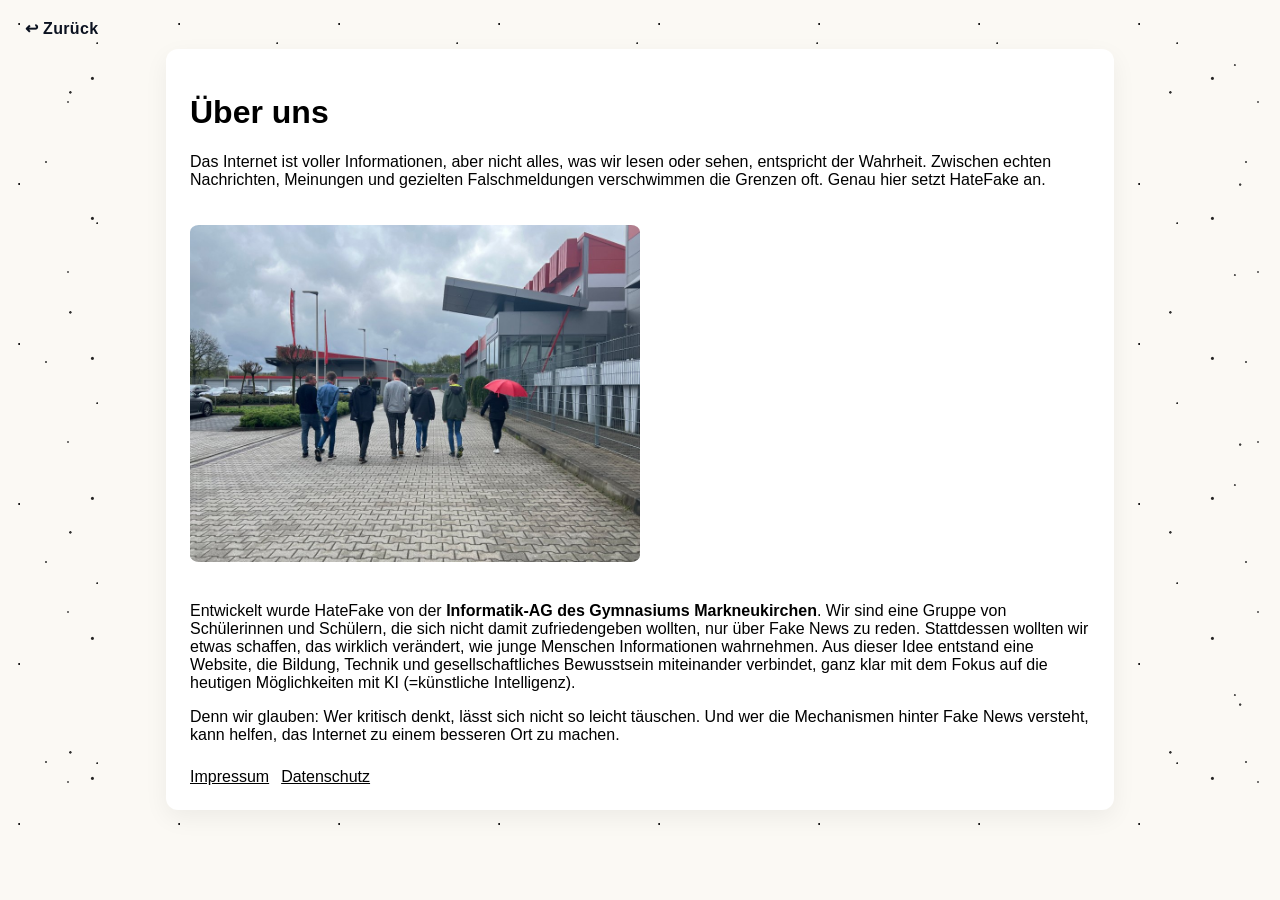
==== pages/about.html @ cb8e45f3 "put javascript out of html" ====
<!DOCTYPE html>
<html lang="en">
<head>
    <meta charset="UTF-8">
    <meta name="viewport" content="width=device-width, initial-scale=1.0">
    <title>Über uns</title>
    <link rel="stylesheet" href="../styles/style.css">
</head>
<body>
    <div id="bar-element">
        <a href="../index.html">↩ Zurück</a>
    </div>
    <div id="box">
        <h1>Über uns</h1>
        <p>Das Internet ist voller Informationen, aber nicht alles, was wir lesen oder sehen, entspricht der Wahrheit. Zwischen echten Nachrichten, Meinungen und gezielten Falschmeldungen verschwimmen die Grenzen oft. Genau hier setzt HateFake an.</p>
        
        <img src="../data/image01.jpg" alt="aboutus-image" style="width:50%;height:auto;margin:20px 0; border-radius: 2%;">
        
        <p>Entwickelt wurde HateFake von der <b>Informatik-AG des Gymnasiums Markneukirchen</b>. Wir sind eine Gruppe von Schülerinnen und Schülern, die sich nicht damit zufriedengeben wollten, nur über Fake News zu reden. Stattdessen wollten wir etwas schaffen, das wirklich verändert, wie junge Menschen Informationen wahrnehmen. Aus dieser Idee entstand eine Website, die Bildung, Technik und gesellschaftliches Bewusstsein miteinander verbindet, ganz klar mit dem Fokus auf die heutigen Möglichkeiten mit KI (=künstliche Intelligenz).</p>
        <p>Denn wir glauben: Wer kritisch denkt, lässt sich nicht so leicht täuschen. Und wer die Mechanismen hinter Fake News versteht, kann helfen, das Internet zu einem besseren Ort zu machen.</p>
        
        <div style="display: flex; gap: 12px; margin-top: 24px;">
            <u><a href="https://gymnasiummarkneukirchen.de/impressum/" target="_blank">Impressum</a></u>
            <u><a href="privacy.html">Datenschutz</a></u>
        </div>
    </div>
</body>
</html>
---- styles/style.css ----
:root{
    --bg: #f7f9fc;
    --bar-bg: rgba(255,255,255,0.7);
    --bar-border: rgba(15,23,36,0.06);
    --accent: #2563eb;
    --accent-2: #60a5fa;
    --text: #0b1220;
    --muted: #475569;
    --radius: 12px;
    --pill-radius: 999px;
    --elevation: 0 8px 24px rgba(2,6,23,0.06);
    --duration: 220ms;
    font-family: Arial, Helvetica, sans-serif
}

/* container */
.bar{
    position: sticky;
    top: 0;
    z-index: 50;
    display: flex;
    gap: 12px;
    align-items: center;
    justify-content: flex-start;
    padding: 12px 18px;
    background: linear-gradient(180deg, var(--bar-bg), rgba(255,255,255,0.85));
    border-bottom: 1px solid var(--bar-border);
    box-shadow: var(--elevation);
    backdrop-filter: blur(10px) saturate(120%);
    border-radius: 0 0 var(--radius) var(--radius);
    -webkit-font-smoothing:antialiased;
}

/* items (HTML uses repeated id -- style that id) */
#bar-element{
    flex: 0 0 auto;
    display: inline-flex;
    gap: 10px;
    align-items: center;
    justify-content: center;
    padding: 10px 16px;
    border-radius: var(--pill-radius);
    cursor: pointer;
    user-select: none;
    transition: transform var(--duration) cubic-bezier(.2,.9,.3,1),
                box-shadow var(--duration) ease,
                background-color var(--duration) ease,
                color var(--duration) ease;
    background: transparent;
    color: var(--text);
    font-weight: 600;
    letter-spacing: 0.02em;
    transform-origin: center;
    border: 1px solid transparent;
}

#bar-element-about{
    flex: 0 0 auto;
    display: inline-flex;
    gap: 10px;
    align-items: center;
    justify-content: center;
    padding: 10px 16px;
    border-radius: var(--pill-radius);
    cursor: pointer;
    user-select: none;
    transition: transform var(--duration) cubic-bezier(.2,.9,.3,1),
                box-shadow var(--duration) ease,
                background-color var(--duration) ease,
                color var(--duration) ease;
    background: transparent;
    color: var(--text);
    font-weight: 600;
    letter-spacing: 0.02em;
    transform-origin: center;
    border: 1px solid transparent;
    margin-left: auto;
}

/* label inside */
#bar-element h4{
    margin: 0;
    font-size: 0.95rem;
    font-weight: 600;
    color: inherit;
}

/* hover / focus states */
#bar-element:hover,
#bar-element:focus,
#bar-element:focus-visible,
#bar-element-about:hover,
#bar-element-about:focus,
#bar-element-about:focus-visible{
    background: rgba(37,99,235,0.08);
    transform: translateY(-4px) scale(1.02);
    outline: none;
    box-shadow: 0 12px 30px rgba(37,99,235,0.10);
    border-color: rgba(37,99,235,0.12);
}

/* accessible focus ring */
#bar-element:focus-visible,
#bar-element-about:focus-visible{
    box-shadow: 0 12px 30px rgba(37,99,235,0.10), 0 0 0 4px rgba(37,99,235,0.06);
}

/* "active" page (add class="active" in HTML to mark current) */
#bar-element.active,
#bar-element-about.active{
    background: linear-gradient(90deg, var(--accent), var(--accent-2));
    color: #fff;
    box-shadow: 0 16px 40px rgba(37,99,235,0.14);
    transform: translateY(-2px);
    border-color: transparent;
}

/* small screens: stack vertically for easier tapping */
@media (max-width: 600px){
    .bar{
        flex-direction: column;
        align-items: stretch;
        padding: 12px;
        gap: 10px;
        border-radius: var(--radius);
    }
    #bar-element,
    #bar-element-about{
        width: 100%;
        justify-content: flex-start;
        padding: 12px 16px;
        margin-left: 0;
    }
}

/* respect reduced motion */
@media (prefers-reduced-motion: reduce){
    #bar-element,
    #bar-element-about,
    .bar{
        transition: none;
    }
}

a{
    text-decoration: none;
    color: inherit;
}

/* full-page paper-white base + irregular dotted texture */
html {
    height: 100%;
    margin: 0;
    background-color: #fbf9f4; /* paper-white */
    background-image:
        radial-gradient(circle at 12% 15%, rgba(0,0,0,0.9) 0.8px, transparent 1px),
        radial-gradient(circle at 32% 42%, rgba(0,0,0,0.8) 0.9px, transparent 1.6px),
        radial-gradient(circle at 54% 24%, rgba(0,0,0,0.85) 0.6px, transparent 1.2px),
        radial-gradient(circle at 77% 71%, rgba(0,0,0,0.75) 0.8px, transparent 1.6px),
        radial-gradient(circle at 23% 81%, rgba(0,0,0,0.7) 0.6px, transparent 1.4px),
        radial-gradient(circle at 66% 56%, rgba(0,0,0,0.85) 1px, transparent 2px),
        radial-gradient(circle at 88% 31%, rgba(0,0,0,0.65) 0.7px, transparent 1.4px),
        radial-gradient(circle at 40% 60%, rgba(0,0,0,0.75) 0.5px, transparent 1.2px);
    background-repeat: repeat;
    background-size: 160px 160px, 220px 220px, 180px 180px, 260px 260px,
                     200px 200px, 140px 140px, 210px 210px, 170px 170px;
    background-attachment: fixed;
}

#box{
    max-width: 900px;
    margin: auto;
    padding: 24px;
    background: rgba(255,255,255);
    border-radius: var(--radius);
    box-shadow: var(--elevation);
}

#progress-bar {
    width: 100%;
    height: 8px;
    background: #e0e0e0;
    border-radius: var(--pill-radius);
    margin-bottom: 16px;
    overflow: hidden;
}

#progress-fill {
    height: 100%;
    background: #4caf50;
    transition: width 0.3s ease;
    width: 0%;
}
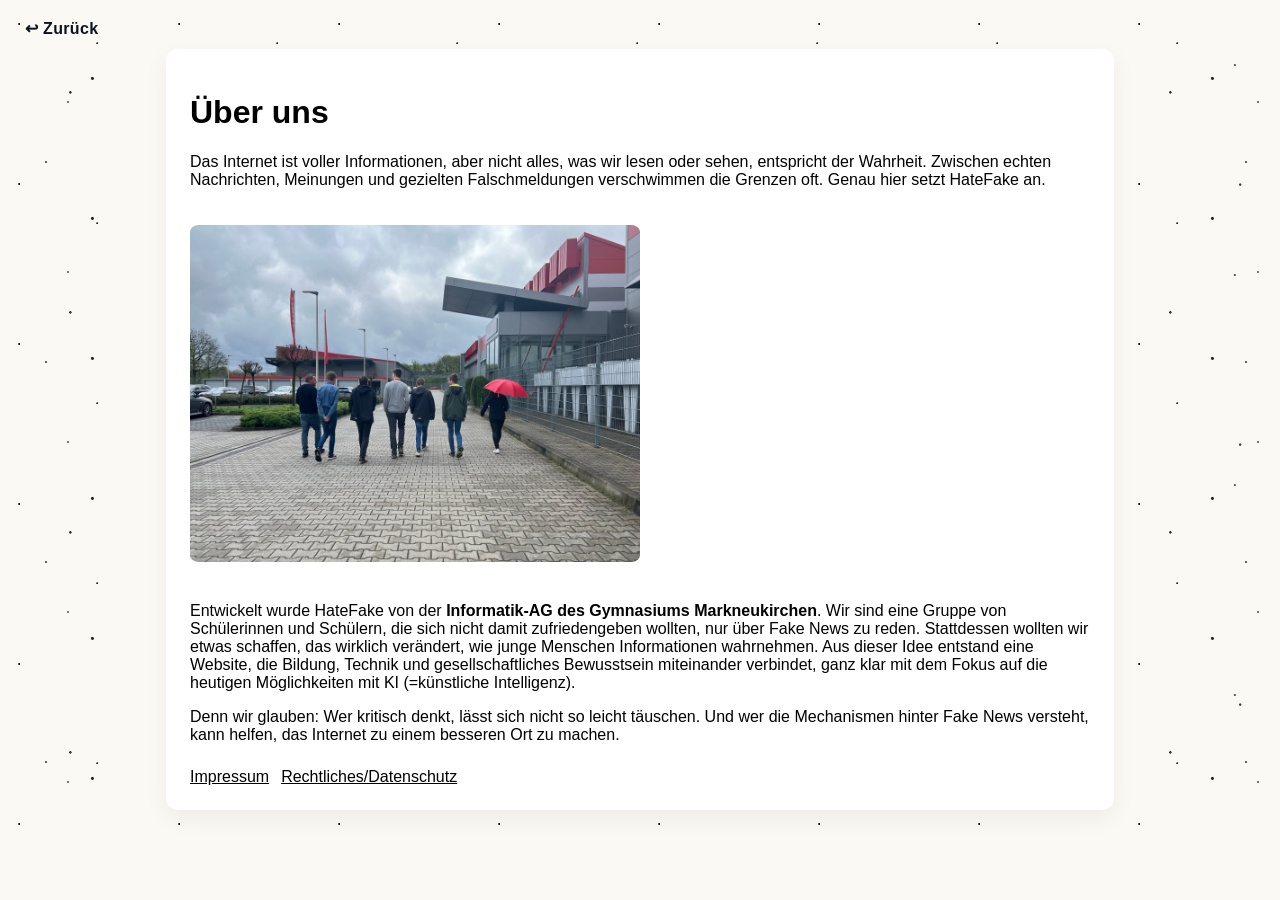
==== commit 20be11bf: "Update legal and add LICENSE" ====
--- a/pages/about.html
+++ b/pages/about.html
@@ -7,7 +7,7 @@
     <link rel="stylesheet" href="../styles/style.css">
 </head>
 <body>
-    <div id="bar-element">
+    <div class="bar-element">
         <a href="../index.html">↩ Zurück</a>
     </div>
     <div id="box">
@@ -21,7 +21,7 @@
         
         <div style="display: flex; gap: 12px; margin-top: 24px;">
             <u><a href="https://gymnasiummarkneukirchen.de/impressum/" target="_blank">Impressum</a></u>
-            <u><a href="privacy.html">Datenschutz</a></u>
+            <u><a href="legal.html">Rechtliches/Datenschutz</a></u>
         </div>
     </div>
 </body>
--- a/styles/style.css
+++ b/styles/style.css
@@ -32,7 +32,7 @@
 }
 
 /* items (HTML uses repeated id -- style that id) */
-#bar-element{
+.bar-element, .bar-element-about{
     flex: 0 0 auto;
     display: inline-flex;
     gap: 10px;
@@ -54,31 +54,12 @@
     border: 1px solid transparent;
 }
 
-#bar-element-about{
-    flex: 0 0 auto;
-    display: inline-flex;
-    gap: 10px;
-    align-items: center;
-    justify-content: center;
-    padding: 10px 16px;
-    border-radius: var(--pill-radius);
-    cursor: pointer;
-    user-select: none;
-    transition: transform var(--duration) cubic-bezier(.2,.9,.3,1),
-                box-shadow var(--duration) ease,
-                background-color var(--duration) ease,
-                color var(--duration) ease;
-    background: transparent;
-    color: var(--text);
-    font-weight: 600;
-    letter-spacing: 0.02em;
-    transform-origin: center;
-    border: 1px solid transparent;
+.bar-element-about{
     margin-left: auto;
 }
 
 /* label inside */
-#bar-element h4{
+.bar-element h4{
     margin: 0;
     font-size: 0.95rem;
     font-weight: 600;
@@ -86,12 +67,12 @@
 }
 
 /* hover / focus states */
-#bar-element:hover,
-#bar-element:focus,
-#bar-element:focus-visible,
-#bar-element-about:hover,
-#bar-element-about:focus,
-#bar-element-about:focus-visible{
+.bar-element:hover,
+.bar-element:focus,
+.bar-element:focus-visible,
+.bar-element-about:hover,
+.bar-element-about:focus,
+.bar-element-about:focus-visible{
     background: rgba(37,99,235,0.08);
     transform: translateY(-4px) scale(1.02);
     outline: none;
@@ -100,14 +81,14 @@
 }
 
 /* accessible focus ring */
-#bar-element:focus-visible,
-#bar-element-about:focus-visible{
+.bar-element:focus-visible,
+.bar-element-about:focus-visible{
     box-shadow: 0 12px 30px rgba(37,99,235,0.10), 0 0 0 4px rgba(37,99,235,0.06);
 }
 
 /* "active" page (add class="active" in HTML to mark current) */
-#bar-element.active,
-#bar-element-about.active{
+.bar-element.active,
+.bar-element-about.active{
     background: linear-gradient(90deg, var(--accent), var(--accent-2));
     color: #fff;
     box-shadow: 0 16px 40px rgba(37,99,235,0.14);
@@ -124,8 +105,8 @@
         gap: 10px;
         border-radius: var(--radius);
     }
-    #bar-element,
-    #bar-element-about{
+    .bar-element,
+    .bar-element-about{
         width: 100%;
         justify-content: flex-start;
         padding: 12px 16px;
@@ -189,5 +170,5 @@
     height: 100%;
     background: #4caf50;
     transition: width 0.3s ease;
-    width: 0%;
+    width: 0;
 }
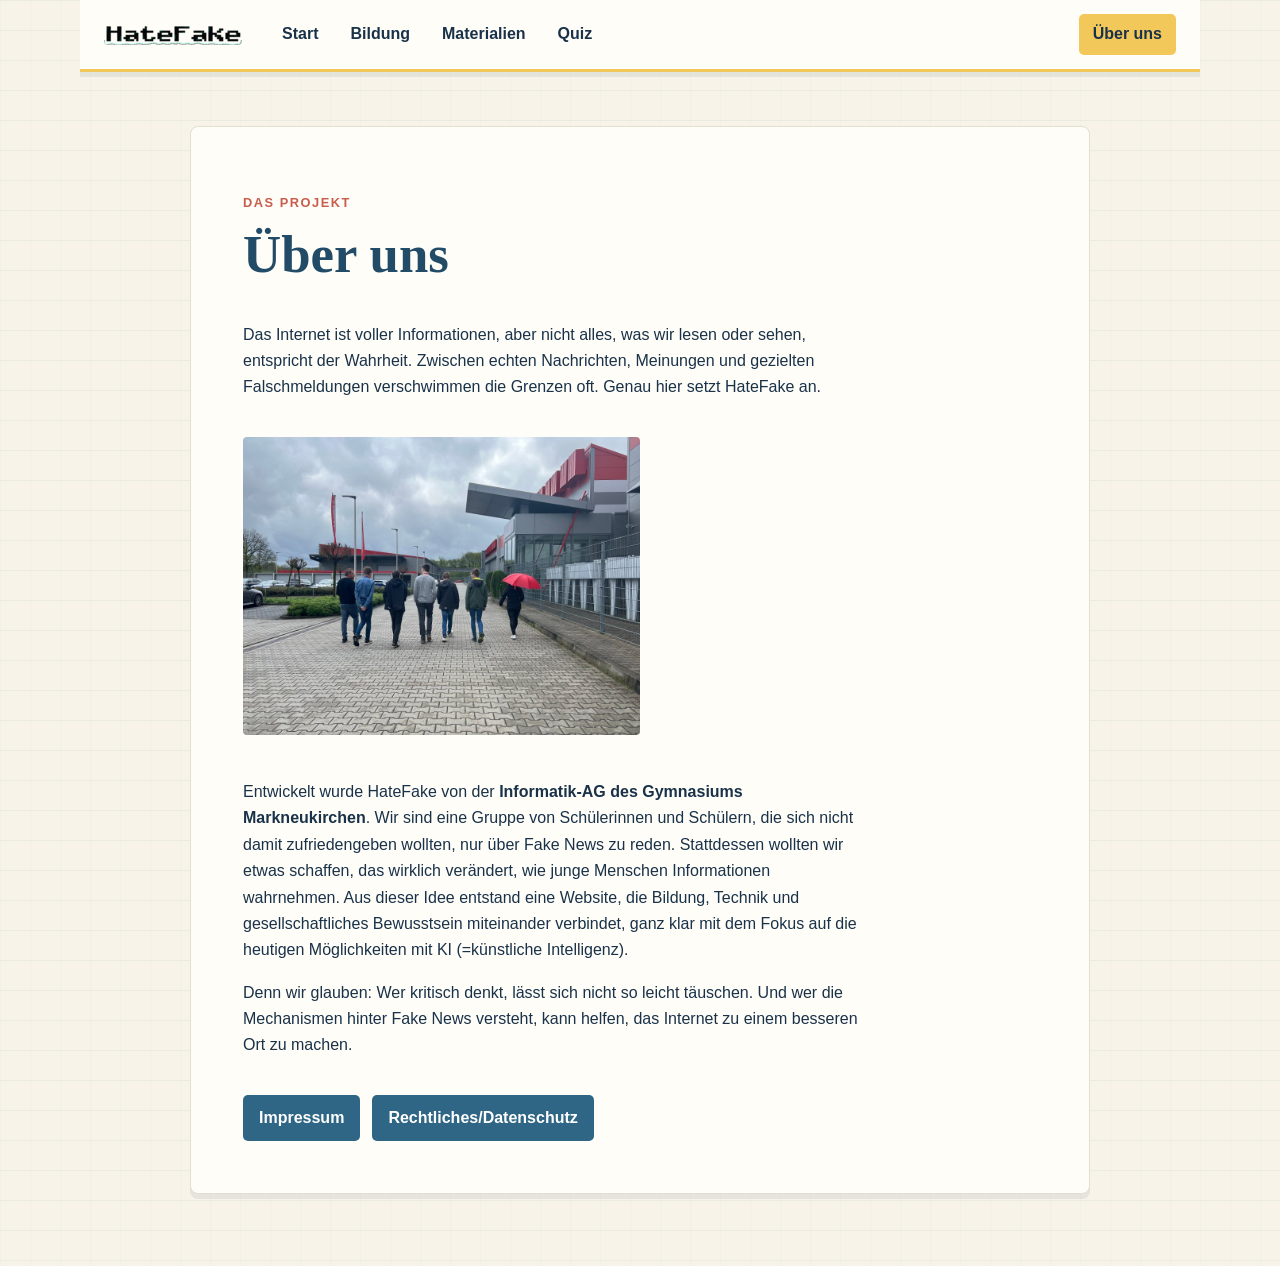
==== commit 18a3a12a: "new design and content" ====
--- a/pages/about.html
+++ b/pages/about.html
@@ -1,28 +1,37 @@
 <!DOCTYPE html>
-<html lang="en">
+<html lang="de">
 <head>
     <meta charset="UTF-8">
     <meta name="viewport" content="width=device-width, initial-scale=1.0">
     <title>Über uns</title>
     <link rel="stylesheet" href="../styles/style.css">
+    <link rel="icon" type="image/x-icon" href="../data/images/base/hatefake-logo.ico">
 </head>
 <body>
-    <div class="bar-element">
-        <a href="../index.html">↩ Zurück</a>
+    <div class="bar">
+        <a class="brand" href="../index.html"><img src="../data/images/base/hatefake-logo.ico" alt="logo" style="padding-top: 10px;"></a>
+        <a class="bar-element" href="../index.html">Start</a>
+        <a class="bar-element" href="edu.html">Bildung</a>
+        <a href="materials.html" style="text-decoration: none;">
+            <div class="bar-element">Materialien</div>
+        </a>
+        <a class="bar-element" href="test.html">Quiz</a>
+        <a class="bar-element-about active" href="about.html">Über uns</a>
     </div>
-    <div id="box">
+    <div class="main"><div id="box">
+        <p class="eyebrow">Das Projekt</p>
         <h1>Über uns</h1>
         <p>Das Internet ist voller Informationen, aber nicht alles, was wir lesen oder sehen, entspricht der Wahrheit. Zwischen echten Nachrichten, Meinungen und gezielten Falschmeldungen verschwimmen die Grenzen oft. Genau hier setzt HateFake an.</p>
         
-        <img src="../data/image01.jpg" alt="aboutus-image" style="width:50%;height:auto;margin:20px 0; border-radius: 2%;">
+        <img src="../data/image01.jpg" alt="Schülerinnen und Schüler der Informatik-AG" style="width:50%;height:auto;margin:20px 0;">
         
         <p>Entwickelt wurde HateFake von der <b>Informatik-AG des Gymnasiums Markneukirchen</b>. Wir sind eine Gruppe von Schülerinnen und Schülern, die sich nicht damit zufriedengeben wollten, nur über Fake News zu reden. Stattdessen wollten wir etwas schaffen, das wirklich verändert, wie junge Menschen Informationen wahrnehmen. Aus dieser Idee entstand eine Website, die Bildung, Technik und gesellschaftliches Bewusstsein miteinander verbindet, ganz klar mit dem Fokus auf die heutigen Möglichkeiten mit KI (=künstliche Intelligenz).</p>
         <p>Denn wir glauben: Wer kritisch denkt, lässt sich nicht so leicht täuschen. Und wer die Mechanismen hinter Fake News versteht, kann helfen, das Internet zu einem besseren Ort zu machen.</p>
         
         <div style="display: flex; gap: 12px; margin-top: 24px;">
-            <u><a href="https://gymnasiummarkneukirchen.de/impressum/" target="_blank">Impressum</a></u>
-            <u><a href="legal.html">Rechtliches/Datenschutz</a></u>
-        </div>
+            <a class="button-link" href="https://gymnasiummarkneukirchen.de/impressum/" target="_blank" rel="noopener">Impressum</a>
+            <a class="button-link" href="legal.html">Rechtliches/Datenschutz</a>
+        </div></div>
     </div>
 </body>
 </html>
--- a/styles/style.css
+++ b/styles/style.css
@@ -1,174 +1,218 @@
-:root{
-    --bg: #f7f9fc;
-    --bar-bg: rgba(255,255,255,0.7);
-    --bar-border: rgba(15,23,36,0.06);
-    --accent: #2563eb;
-    --accent-2: #60a5fa;
-    --text: #0b1220;
-    --muted: #475569;
-    --radius: 12px;
+:root {
+    --paper: #f7f3e8;
+    --paper-light: #fffdf7;
+    --ink: #19324a;
+    --ink-soft: #486174;
+    --blue: #2f6685;
+    --blue-dark: #214b67;
+    --accent: var(--blue);
+    --yellow: #f3c85b;
+    --red: #c85d4d;
+    --line: #d9e1df;
+    --shadow: 0 5px 0 rgba(25, 50, 74, 0.08);
+    --radius: 8px;
     --pill-radius: 999px;
-    --elevation: 0 8px 24px rgba(2,6,23,0.06);
-    --duration: 220ms;
-    font-family: Arial, Helvetica, sans-serif
-}
-
-/* container */
-.bar{
+    font-family: "Trebuchet MS", "Segoe UI", sans-serif;
+    color: var(--ink);
+}
+
+* { box-sizing: border-box; }
+
+html {
+    min-height: 100%;
+    background: var(--paper);
+    background-image:
+        linear-gradient(rgba(47, 102, 133, 0.06) 1px, transparent 1px),
+        linear-gradient(90deg, rgba(47, 102, 133, 0.025) 1px, transparent 1px);
+    background-size: 100% 30px, 30px 100%;
+}
+
+body {
+    margin: 0;
+    min-height: 100vh;
+    line-height: 1.65;
+}
+
+a { color: var(--blue-dark); }
+a:hover { color: var(--red); }
+
+.bar {
     position: sticky;
     top: 0;
-    z-index: 50;
+    z-index: 10;
     display: flex;
-    gap: 12px;
     align-items: center;
-    justify-content: flex-start;
-    padding: 12px 18px;
-    background: linear-gradient(180deg, var(--bar-bg), rgba(255,255,255,0.85));
-    border-bottom: 1px solid var(--bar-border);
-    box-shadow: var(--elevation);
-    backdrop-filter: blur(10px) saturate(120%);
-    border-radius: 0 0 var(--radius) var(--radius);
-    -webkit-font-smoothing:antialiased;
-}
-
-/* items (HTML uses repeated id -- style that id) */
-.bar-element, .bar-element-about{
-    flex: 0 0 auto;
+    gap: 4px;
+    max-width: 1120px;
+    margin: 0 auto;
+    padding: 14px 24px;
+    background: var(--paper-light);
+    border-bottom: 3px solid var(--yellow);
+    box-shadow: var(--shadow);
+}
+
+.brand {
+    margin-right: 22px;
+    color: var(--blue-dark);
+    font-family: Georgia, serif;
+    font-size: 1.25rem;
+    font-weight: bold;
+    letter-spacing: -0.02em;
+}
+
+.brand span { color: var(--red); }
+
+.bar-element,
+.bar-element-about {
     display: inline-flex;
-    gap: 10px;
     align-items: center;
-    justify-content: center;
-    padding: 10px 16px;
-    border-radius: var(--pill-radius);
-    cursor: pointer;
-    user-select: none;
-    transition: transform var(--duration) cubic-bezier(.2,.9,.3,1),
-                box-shadow var(--duration) ease,
-                background-color var(--duration) ease,
-                color var(--duration) ease;
-    background: transparent;
-    color: var(--text);
-    font-weight: 600;
-    letter-spacing: 0.02em;
-    transform-origin: center;
+    min-height: 40px;
+    padding: 6px 13px;
     border: 1px solid transparent;
-}
-
-.bar-element-about{
-    margin-left: auto;
-}
-
-/* label inside */
-.bar-element h4{
-    margin: 0;
-    font-size: 0.95rem;
-    font-weight: 600;
-    color: inherit;
-}
-
-/* hover / focus states */
+    border-radius: 5px;
+    color: var(--ink);
+    font-weight: bold;
+    text-decoration: none;
+    transition: background-color 160ms ease, border-color 160ms ease;
+}
+
 .bar-element:hover,
-.bar-element:focus,
 .bar-element:focus-visible,
 .bar-element-about:hover,
-.bar-element-about:focus,
-.bar-element-about:focus-visible{
-    background: rgba(37,99,235,0.08);
-    transform: translateY(-4px) scale(1.02);
+.bar-element-about:focus-visible {
+    background: #edf3f1;
+    border-color: var(--line);
+    color: var(--blue-dark);
     outline: none;
-    box-shadow: 0 12px 30px rgba(37,99,235,0.10);
-    border-color: rgba(37,99,235,0.12);
-}
-
-/* accessible focus ring */
-.bar-element:focus-visible,
-.bar-element-about:focus-visible{
-    box-shadow: 0 12px 30px rgba(37,99,235,0.10), 0 0 0 4px rgba(37,99,235,0.06);
-}
-
-/* "active" page (add class="active" in HTML to mark current) */
+}
+
 .bar-element.active,
-.bar-element-about.active{
-    background: linear-gradient(90deg, var(--accent), var(--accent-2));
-    color: #fff;
-    box-shadow: 0 16px 40px rgba(37,99,235,0.14);
-    transform: translateY(-2px);
-    border-color: transparent;
-}
-
-/* small screens: stack vertically for easier tapping */
-@media (max-width: 600px){
-    .bar{
-        flex-direction: column;
-        align-items: stretch;
-        padding: 12px;
-        gap: 10px;
-        border-radius: var(--radius);
-    }
-    .bar-element,
-    .bar-element-about{
-        width: 100%;
-        justify-content: flex-start;
-        padding: 12px 16px;
-        margin-left: 0;
-    }
-}
-
-/* respect reduced motion */
-@media (prefers-reduced-motion: reduce){
-    #bar-element,
-    #bar-element-about,
-    .bar{
-        transition: none;
-    }
-}
-
-a{
+.bar-element-about.active {
+    background: var(--yellow);
+    color: var(--ink);
+}
+
+.bar-element-about { margin-left: auto; }
+
+.main {
+    width: min(100% - 32px, 1000px);
+    margin: 0 auto;
+    padding: 54px 0 72px;
+}
+
+#box {
+    position: relative;
+    max-width: 900px;
+    margin: 0 auto;
+    padding: clamp(24px, 5vw, 52px);
+    background: var(--paper-light);
+    border: 1px solid #e3ded0;
+    border-radius: var(--radius);
+    box-shadow: var(--shadow);
+}
+
+h1, h2, h3 {
+    margin-top: 0;
+    color: var(--blue-dark);
+    font-family: Georgia, "Times New Roman", serif;
+    line-height: 1.2;
+}
+
+h1 { font-size: clamp(2rem, 5vw, 3.3rem); }
+h2 { font-size: clamp(1.5rem, 3vw, 2.2rem); }
+h3 { margin-bottom: 6px; font-size: 1.25rem; }
+
+p { max-width: 70ch; }
+
+.eyebrow {
+    margin-bottom: 10px;
+    color: var(--red);
+    font-size: 0.8rem;
+    font-weight: bold;
+    letter-spacing: 0.12em;
+    text-transform: uppercase;
+}
+
+.lead {
+    color: var(--ink-soft);
+    font-size: 1.15rem;
+}
+
+.section-heading {
+    margin-top: 38px;
+    padding-top: 24px;
+    border-top: 2px solid var(--line);
+}
+
+.card-grid {
+    display: grid;
+    grid-template-columns: repeat(2, minmax(0, 1fr));
+    gap: 16px;
+    margin: 28px 0;
+}
+
+.card {
+    padding: 20px;
+    background: #f1f6f3;
+    border-left: 5px solid var(--blue);
+    border-radius: 4px;
+}
+
+.card p { margin-bottom: 0; }
+
+.button-link {
+    display: inline-block;
+    margin-top: 12px;
+    padding: 10px 16px;
+    border-radius: 5px;
+    background: var(--blue);
+    color: white;
+    font-weight: bold;
     text-decoration: none;
-    color: inherit;
-}
-
-/* full-page paper-white base + irregular dotted texture */
-html {
-    height: 100%;
-    margin: 0;
-    background-color: #fbf9f4; /* paper-white */
-    background-image:
-        radial-gradient(circle at 12% 15%, rgba(0,0,0,0.9) 0.8px, transparent 1px),
-        radial-gradient(circle at 32% 42%, rgba(0,0,0,0.8) 0.9px, transparent 1.6px),
-        radial-gradient(circle at 54% 24%, rgba(0,0,0,0.85) 0.6px, transparent 1.2px),
-        radial-gradient(circle at 77% 71%, rgba(0,0,0,0.75) 0.8px, transparent 1.6px),
-        radial-gradient(circle at 23% 81%, rgba(0,0,0,0.7) 0.6px, transparent 1.4px),
-        radial-gradient(circle at 66% 56%, rgba(0,0,0,0.85) 1px, transparent 2px),
-        radial-gradient(circle at 88% 31%, rgba(0,0,0,0.65) 0.7px, transparent 1.4px),
-        radial-gradient(circle at 40% 60%, rgba(0,0,0,0.75) 0.5px, transparent 1.2px);
-    background-repeat: repeat;
-    background-size: 160px 160px, 220px 220px, 180px 180px, 260px 260px,
-                     200px 200px, 140px 140px, 210px 210px, 170px 170px;
-    background-attachment: fixed;
-}
-
-#box{
-    max-width: 900px;
-    margin: auto;
-    padding: 24px;
-    background: rgba(255,255,255);
-    border-radius: var(--radius);
-    box-shadow: var(--elevation);
+}
+
+.button-link:hover { background: var(--blue-dark); color: white; }
+
+ul { padding-left: 1.4rem; }
+li { margin: 7px 0; }
+
+img {
+    max-width: 100%;
+    border-radius: 4px;
 }
 
 #progress-bar {
     width: 100%;
-    height: 8px;
-    background: #e0e0e0;
-    border-radius: var(--pill-radius);
-    margin-bottom: 16px;
+    height: 10px;
+    margin-bottom: 28px;
     overflow: hidden;
+    background: #e5e8e1;
+    border-radius: 2px;
 }
 
 #progress-fill {
     height: 100%;
-    background: #4caf50;
+    background: var(--blue);
     transition: width 0.3s ease;
-    width: 0;
-}+}
+
+@media (max-width: 680px) {
+    .bar {
+        flex-wrap: wrap;
+        padding: 10px 16px;
+    }
+
+    .brand {
+        width: 100%;
+        margin: 0 0 4px;
+    }
+
+    .bar-element, .bar-element-about { padding: 6px 9px; }
+    .bar-element-about { margin-left: 0; }
+    .main { padding-top: 30px; }
+    .card-grid { grid-template-columns: 1fr; }
+}
+
+@media (prefers-reduced-motion: reduce) {
+    *, *::before, *::after { transition: none !important; }
+}
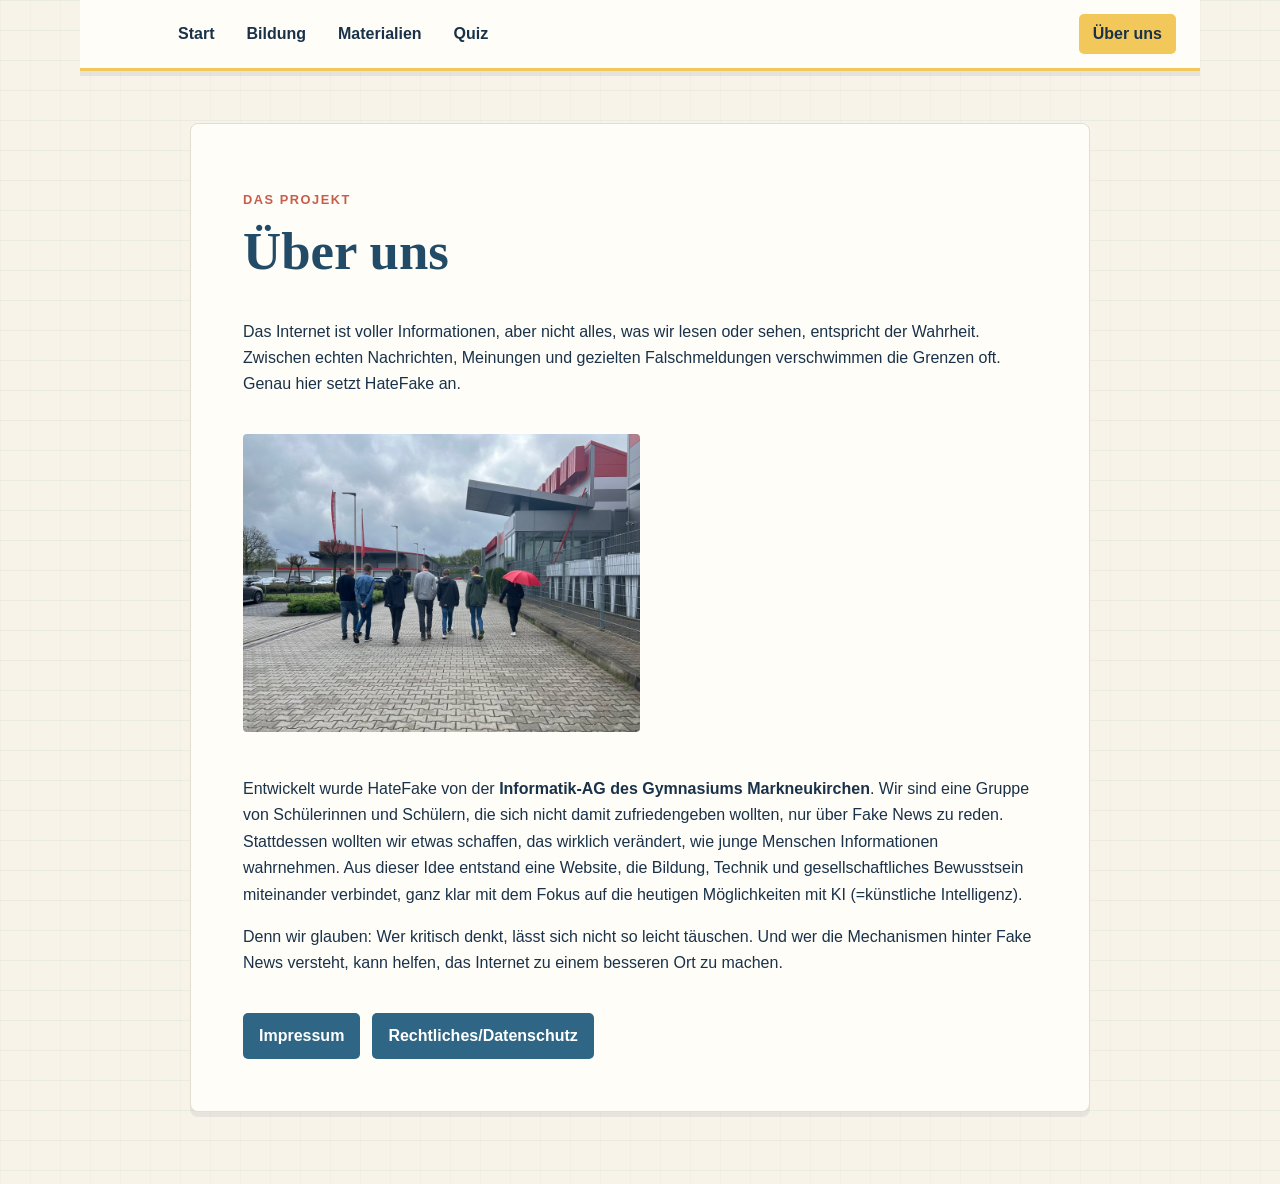
==== commit 0a55d74e: "update logo and mobile design" ====
--- a/pages/about.html
+++ b/pages/about.html
@@ -5,11 +5,11 @@
     <meta name="viewport" content="width=device-width, initial-scale=1.0">
     <title>Über uns</title>
     <link rel="stylesheet" href="../styles/style.css">
-    <link rel="icon" type="image/x-icon" href="../data/images/base/hatefake-logo.ico">
+    <link rel="icon" type="image/x-icon" href="../data/images/base/hatefake-small.ico">
 </head>
 <body>
     <div class="bar">
-        <a class="brand" href="../index.html"><img src="../data/images/base/hatefake-logo.ico" alt="logo" style="padding-top: 10px;"></a>
+        <a class="brand" href="../index.html"><img src="../data/images/base/hatefake-small.ico" alt="logo"></a>
         <a class="bar-element" href="../index.html">Start</a>
         <a class="bar-element" href="edu.html">Bildung</a>
         <a href="materials.html" style="text-decoration: none;">
--- a/styles/style.css
+++ b/styles/style.css
@@ -18,6 +18,15 @@
 
 * { box-sizing: border-box; }
 
+html, body {
+    max-width: 100%;
+    overflow-x: hidden;
+}
+
+button, a {
+    -webkit-tap-highlight-color: transparent;
+}
+
 html {
     min-height: 100%;
     background: var(--paper);
@@ -30,6 +39,7 @@
 body {
     margin: 0;
     min-height: 100vh;
+    padding-top: 69px;
     line-height: 1.65;
 }
 
@@ -37,8 +47,11 @@
 a:hover { color: var(--red); }
 
 .bar {
-    position: sticky;
+    position: fixed;
     top: 0;
+    left: 50%;
+    width: calc(100% - 32px);
+    transform: translateX(-50%);
     z-index: 10;
     display: flex;
     align-items: center;
@@ -102,6 +115,7 @@
 
 #box {
     position: relative;
+    width: min(calc(100% - 32px), 900px);
     max-width: 900px;
     margin: 0 auto;
     padding: clamp(24px, 5vw, 52px);
@@ -122,7 +136,10 @@
 h2 { font-size: clamp(1.5rem, 3vw, 2.2rem); }
 h3 { margin-bottom: 6px; font-size: 1.25rem; }
 
-p { max-width: 70ch; }
+p {
+    width: 100%;
+    max-width: none;
+}
 
 .eyebrow {
     margin-bottom: 10px;
@@ -178,7 +195,35 @@
 
 img {
     max-width: 100%;
+    height: auto;
     border-radius: 4px;
+}
+
+.brand img {
+    display: block;
+    width: clamp(26px, 8vw, 34px);
+    height: clamp(26px, 8vw, 34px);
+    object-fit: contain;
+    padding-top: 0;
+}
+
+.quiz-actions {
+    display: flex;
+    gap: 12px;
+    margin-top: 24px;
+}
+
+.quiz-actions button {
+    flex: 1 1 0;
+    min-height: 44px;
+}
+
+.quiz-image {
+    width: 90% !important;
+    max-height: 62vh;
+    object-fit: contain;
+    margin: 0 auto;
+    display: block;
 }
 
 #progress-bar {
@@ -196,21 +241,114 @@
     transition: width 0.3s ease;
 }
 
+.center {
+  display: block;
+  margin-left: auto;
+  margin-right: auto;
+  width: 60%;
+}
+
 @media (max-width: 680px) {
     .bar {
-        flex-wrap: wrap;
-        padding: 10px 16px;
-    }
+        position: static;
+        left: auto;
+        width: 100%;
+        max-width: none;
+        overflow-x: auto;
+        flex-wrap: nowrap;
+        padding: 8px 12px;
+        scrollbar-width: none;
+        transform: none;
+    }
+
+    body { padding-top: 0; }
+
+    .bar::-webkit-scrollbar { display: none; }
 
     .brand {
+        flex: 0 0 auto;
+        margin-right: 6px;
+    }
+
+    .bar-element, .bar-element-about {
+        flex: 0 0 auto;
+        min-height: 44px;
+        padding: 6px 9px;
+        white-space: nowrap;
+    }
+
+    .bar-element-about { margin-left: 0; }
+    .main {
+        width: calc(100% - 24px);
+        padding: 24px 0 40px;
+    }
+
+    #box {
         width: 100%;
-        margin: 0 0 4px;
-    }
-
-    .bar-element, .bar-element-about { padding: 6px 9px; }
-    .bar-element-about { margin-left: 0; }
-    .main { padding-top: 30px; }
+        max-width: none;
+        padding: 20px;
+    }
+
+    h1 {
+        font-size: 2rem;
+        overflow-wrap: anywhere;
+    }
+
+    h2 { font-size: 1.5rem; }
+    .lead { font-size: 1.05rem; }
     .card-grid { grid-template-columns: 1fr; }
+
+    .card {
+        padding: 16px;
+    }
+
+    .button-link {
+        min-height: 44px;
+        display: inline-flex;
+        align-items: center;
+        justify-content: center;
+        text-align: center;
+    }
+
+    .eyebrow {
+        line-height: 1.4;
+        overflow-wrap: anywhere;
+    }
+
+    img[style*="width:50%"] {
+        width: 100% !important;
+    }
+
+    .quiz-image {
+        width: 100% !important;
+        max-height: none;
+    }
+}
+
+@media (max-width: 420px) {
+    .quiz-actions {
+        flex-direction: column;
+    }
+
+    .quiz-actions button {
+        width: 100%;
+    }
+
+    .main {
+        width: calc(100% - 16px);
+    }
+
+    #box {
+        padding: 16px;
+    }
+
+    .button-link {
+        width: 100%;
+    }
+
+    ul, ol {
+        padding-left: 1.25rem;
+    }
 }
 
 @media (prefers-reduced-motion: reduce) {
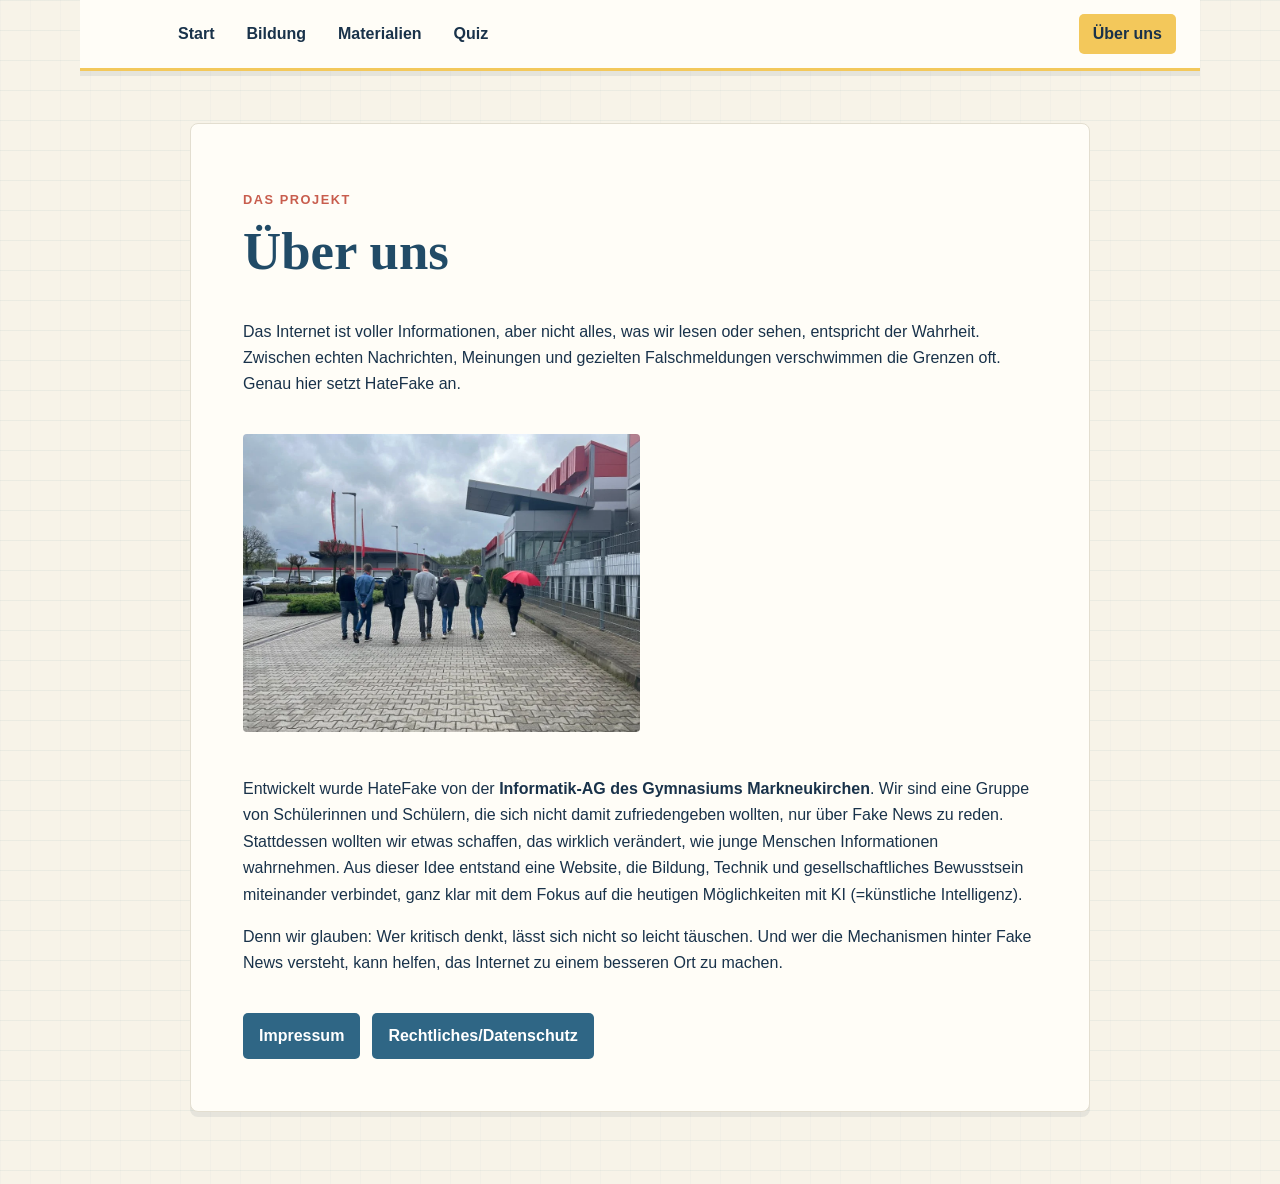
==== commit 9ad9d640: "Speed ​​optimization with .webp files instead of .jpg" ====
--- a/pages/about.html
+++ b/pages/about.html
@@ -3,7 +3,7 @@
 <head>
     <meta charset="UTF-8">
     <meta name="viewport" content="width=device-width, initial-scale=1.0">
-    <title>Über uns</title>
+    <title>HateFake - Über uns</title>
     <link rel="stylesheet" href="../styles/style.css">
     <link rel="icon" type="image/x-icon" href="../data/images/base/hatefake-small.ico">
 </head>
@@ -23,7 +23,7 @@
         <h1>Über uns</h1>
         <p>Das Internet ist voller Informationen, aber nicht alles, was wir lesen oder sehen, entspricht der Wahrheit. Zwischen echten Nachrichten, Meinungen und gezielten Falschmeldungen verschwimmen die Grenzen oft. Genau hier setzt HateFake an.</p>
         
-        <img src="../data/image01.jpg" alt="Schülerinnen und Schüler der Informatik-AG" style="width:50%;height:auto;margin:20px 0;">
+        <img src="../data/image01.webp" alt="Schülerinnen und Schüler der Informatik-AG" style="width:50%;height:auto;margin:20px 0;">
         
         <p>Entwickelt wurde HateFake von der <b>Informatik-AG des Gymnasiums Markneukirchen</b>. Wir sind eine Gruppe von Schülerinnen und Schülern, die sich nicht damit zufriedengeben wollten, nur über Fake News zu reden. Stattdessen wollten wir etwas schaffen, das wirklich verändert, wie junge Menschen Informationen wahrnehmen. Aus dieser Idee entstand eine Website, die Bildung, Technik und gesellschaftliches Bewusstsein miteinander verbindet, ganz klar mit dem Fokus auf die heutigen Möglichkeiten mit KI (=künstliche Intelligenz).</p>
         <p>Denn wir glauben: Wer kritisch denkt, lässt sich nicht so leicht täuschen. Und wer die Mechanismen hinter Fake News versteht, kann helfen, das Internet zu einem besseren Ort zu machen.</p>
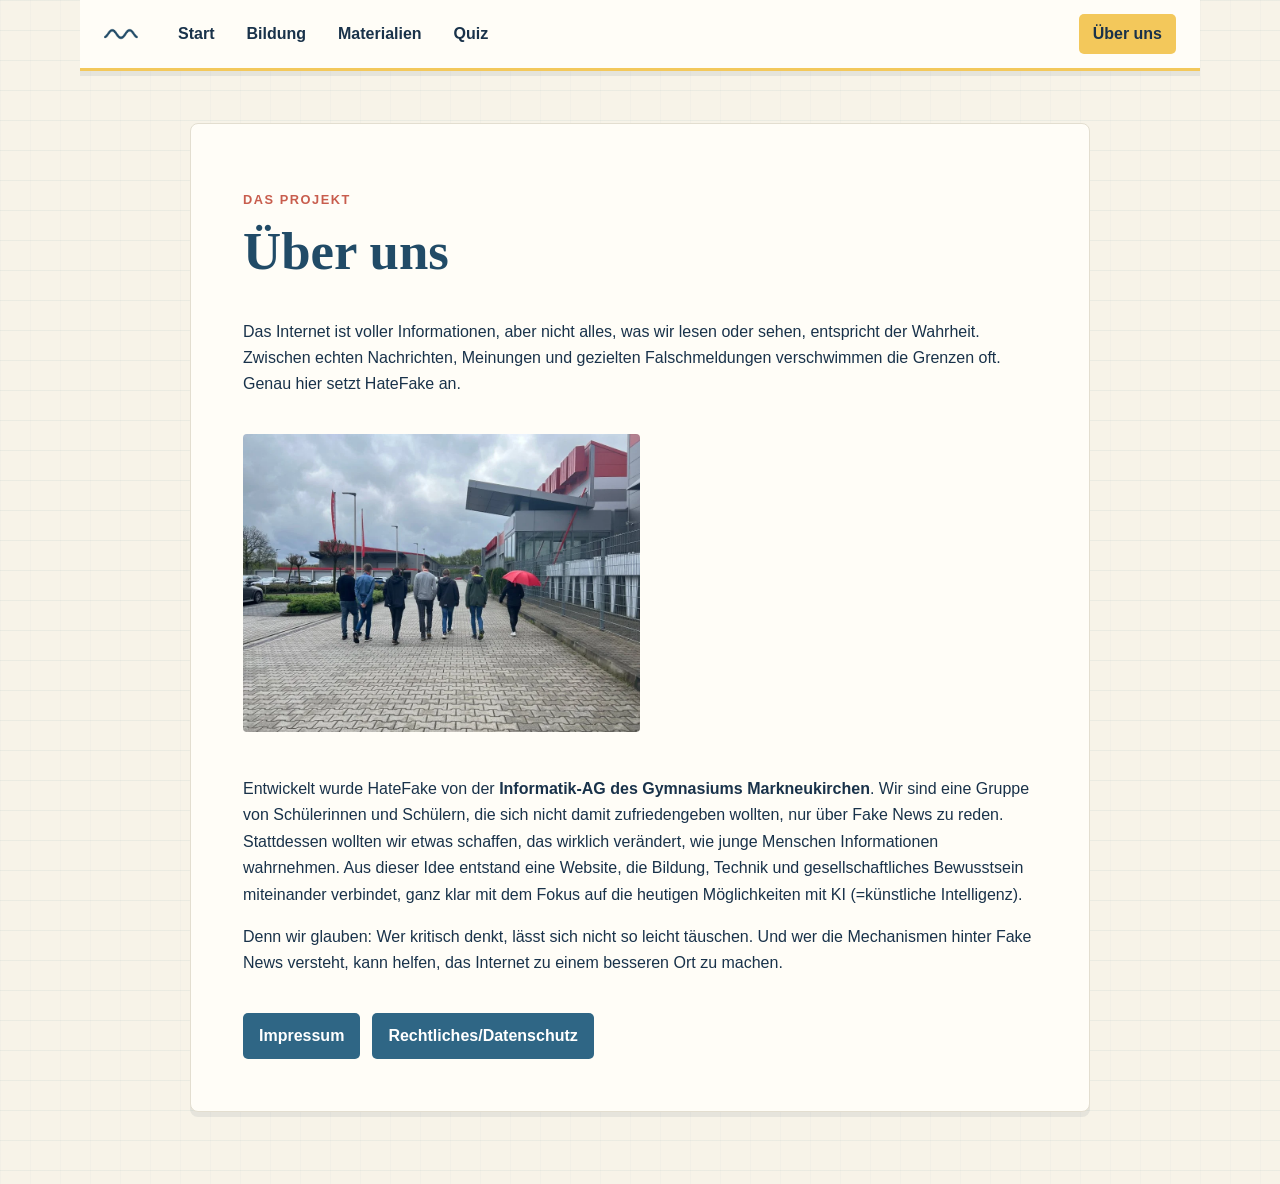
==== commit bbd362ec: "try to fix favicon problems" ====
--- a/pages/about.html
+++ b/pages/about.html
@@ -5,11 +5,11 @@
     <meta name="viewport" content="width=device-width, initial-scale=1.0">
     <title>HateFake - Über uns</title>
     <link rel="stylesheet" href="../styles/style.css">
-    <link rel="icon" type="image/x-icon" href="../data/images/base/hatefake-small.ico">
+    <link rel="icon" type="image/x-icon" href="../data/images/base/hatefake-small.png">
 </head>
 <body>
     <div class="bar">
-        <a class="brand" href="../index.html"><img src="../data/images/base/hatefake-small.ico" alt="logo"></a>
+        <a class="brand" href="../index.html"><img src="../data/images/base/hatefake-small.png" alt="logo"></a>
         <a class="bar-element" href="../index.html">Start</a>
         <a class="bar-element" href="edu.html">Bildung</a>
         <a href="materials.html" style="text-decoration: none;">
